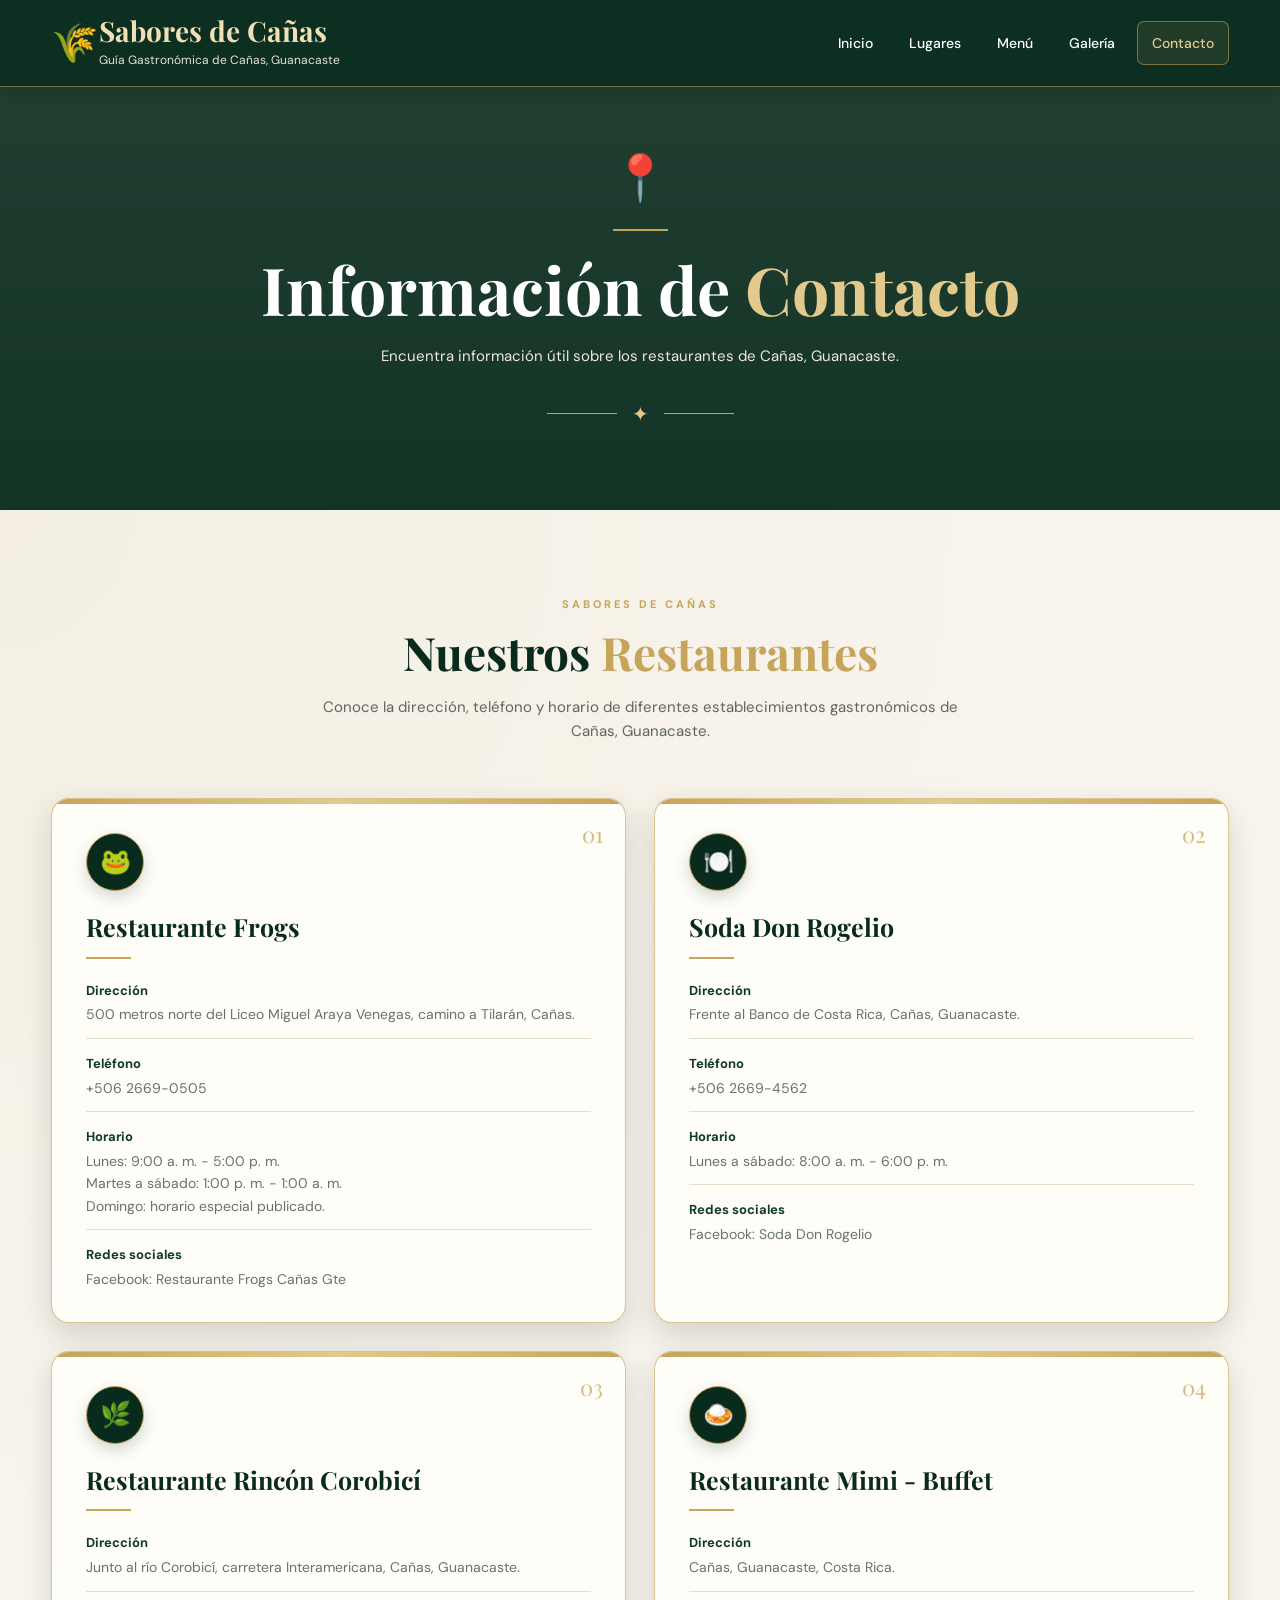
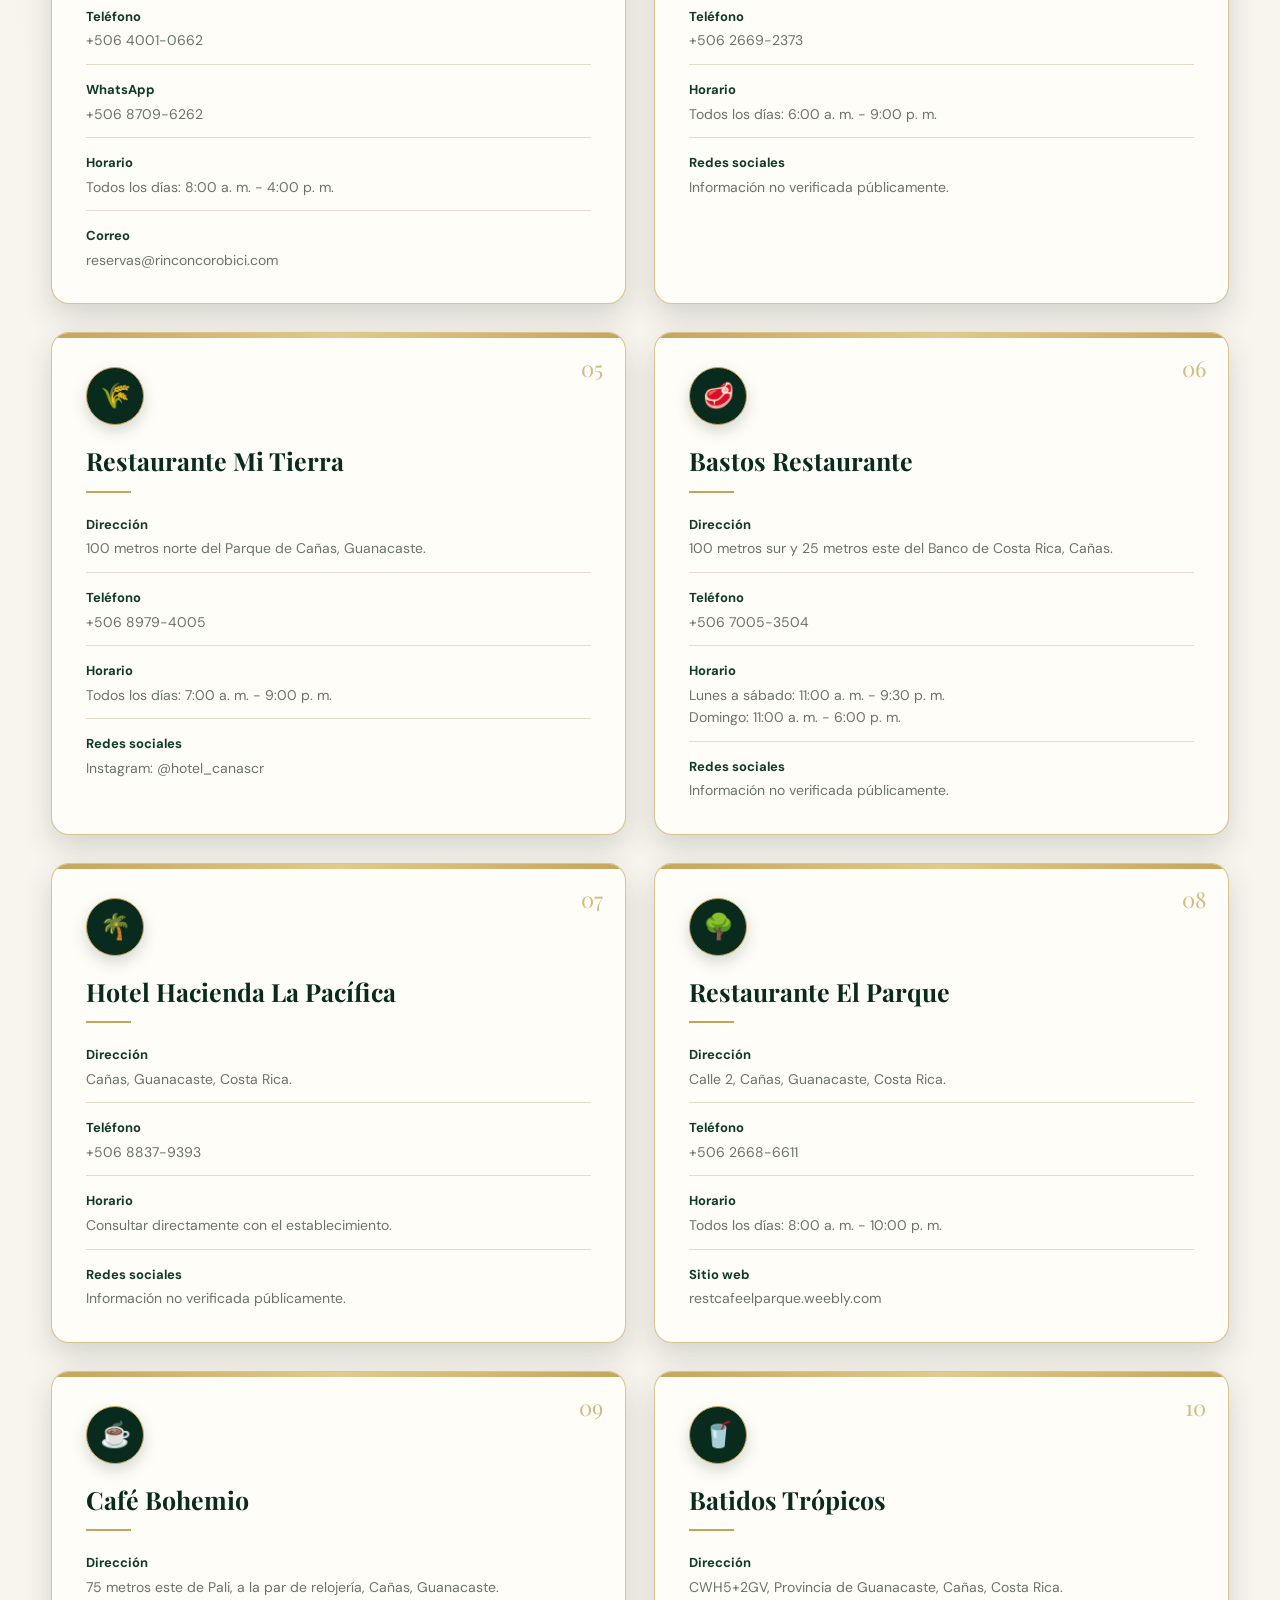
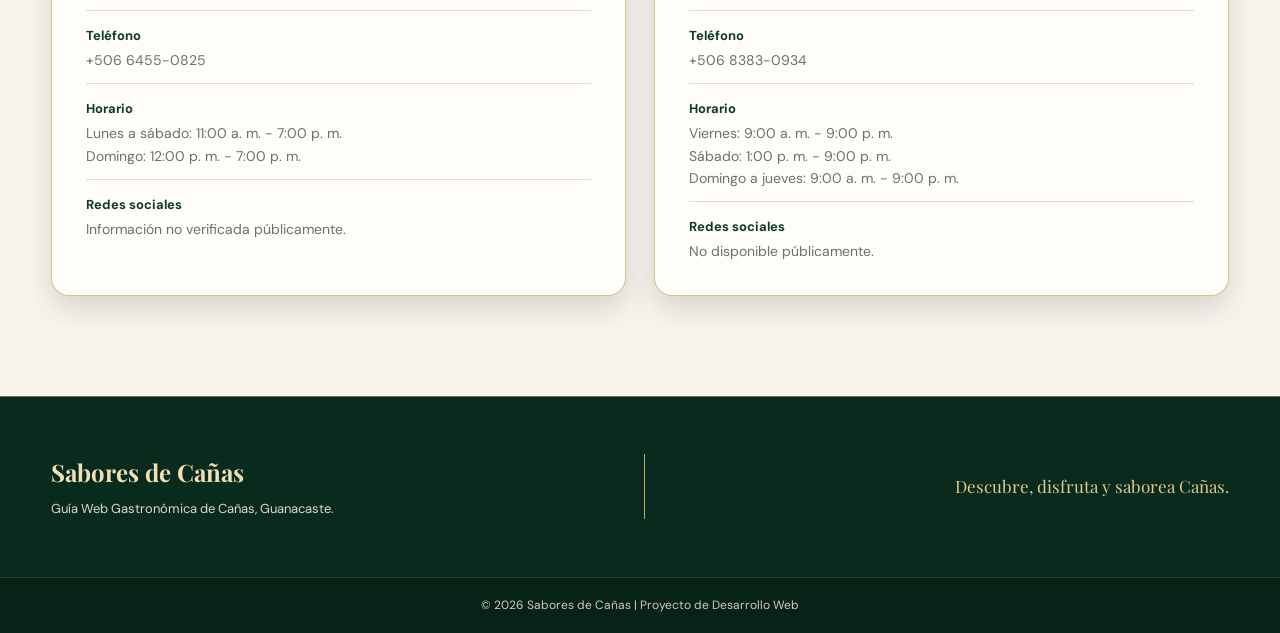
==== contacto.html @ 08cb9bf7 "Add files via upload" ====
<!DOCTYPE html>

<html lang="es">

<head>
    <meta charset="UTF-8">
    <meta name="viewport" content="width=device-width, initial-scale=1.0">

<meta name="description"
    content="Información de contacto de restaurantes de Cañas, Guanacaste">

<title>Contacto | Sabores de Cañas</title>

<!-- GOOGLE FONTS -->
<link rel="preconnect" href="https://fonts.googleapis.com">
<link rel="preconnect" href="https://fonts.gstatic.com" crossorigin>

<link href="https://fonts.googleapis.com/css2?family=DM+Sans:wght@400;500;600;700&family=Playfair+Display:wght@500;600;700&display=swap"
    rel="stylesheet">

<!-- CSS -->
<link rel="stylesheet" href="contacto.css">


</head>

<body>


<!-- =========================================
     ENCABEZADO
========================================== -->

<header class="encabezado">

    <div class="contenedor encabezado-contenido">

        <div class="logo">
            <h1>Sabores de Cañas</h1>

            <p>
                Guía Gastronómica de Cañas, Guanacaste
            </p>
        </div>

        <button class="boton-menu" id="botonMenu" aria-label="Abrir menú">
            ☰
        </button>

        <nav id="menuNavegacion">

            <a href="index.html">
                Inicio
            </a>

            <a href="lugares.html">
                Lugares
            </a>

            <a href="menu.html">
                Menú
            </a>

            <a href="galeria.html">
                Galería
            </a>

            <a href="contacto.html" class="activo">
                Contacto
            </a>

        </nav>

    </div>

</header>


<!-- =========================================
     CONTENIDO PRINCIPAL
========================================== -->

<main>

    <!-- =========================================
         HERO
    ========================================== -->

    <section class="titulo-principal">

        <div class="hero-contenido">

            <div class="icono-contacto">
                📍
            </div>

            <div class="linea-dorada"></div>

            <h2>
                Información de <span>Contacto</span>
            </h2>

            <p>
                Encuentra información útil sobre los
                restaurantes de Cañas, Guanacaste.
            </p>

            <div class="adorno-hero">
                <span></span>
                <div>✦</div>
                <span></span>
            </div>

        </div>

    </section>


    <!-- =========================================
         RESTAURANTES
    ========================================== -->

    <section class="seccion">

        <div class="contenedor">

            <div class="encabezado-seccion">

                <span class="etiqueta">
                    SABORES DE CAÑAS
                </span>

                <h2>
                    Nuestros <span>Restaurantes</span>
                </h2>

                <p>
                    Conoce la dirección, teléfono y horario
                    de diferentes establecimientos gastronómicos
                    de Cañas, Guanacaste.
                </p>

            </div>


            <div class="tarjetas-contacto">


                <!-- =================================
                     01 FROGS
                ================================== -->

                <article class="tarjeta-contacto">

                    <div class="numero">01</div>

                    <div class="icono">
                        🐸
                    </div>

                    <h3>
                        Restaurante Frogs
                    </h3>

                    <div class="linea-tarjeta"></div>

                    <p>
                        <strong>Dirección</strong>
                        <span>
                            500 metros norte del Liceo Miguel Araya
                            Venegas, camino a Tilarán, Cañas.
                        </span>
                    </p>

                    <p>
                        <strong>Teléfono</strong>
                        <span>
                            +506 2669-0505
                        </span>
                    </p>

                    <p>
                        <strong>Horario</strong>
                        <span>
                            Lunes: 9:00 a. m. - 5:00 p. m.<br>
                            Martes a sábado: 1:00 p. m. - 1:00 a. m.<br>
                            Domingo: horario especial publicado.
                        </span>
                    </p>

                    <p>
                        <strong>Redes sociales</strong>
                        <span>
                            Facebook: Restaurante Frogs Cañas Gte
                        </span>
                    </p>

                </article>


                <!-- =================================
                     02 DON ROGELIO
                ================================== -->

                <article class="tarjeta-contacto">

                    <div class="numero">02</div>

                    <div class="icono">
                        🍽️
                    </div>

                    <h3>
                        Soda Don Rogelio
                    </h3>

                    <div class="linea-tarjeta"></div>

                    <p>
                        <strong>Dirección</strong>
                        <span>
                            Frente al Banco de Costa Rica,
                            Cañas, Guanacaste.
                        </span>
                    </p>

                    <p>
                        <strong>Teléfono</strong>
                        <span>
                            +506 2669-4562
                        </span>
                    </p>

                    <p>
                        <strong>Horario</strong>
                        <span>
                            Lunes a sábado: 8:00 a. m. - 6:00 p. m.
                        </span>
                    </p>

                    <p>
                        <strong>Redes sociales</strong>
                        <span>
                            Facebook: Soda Don Rogelio
                        </span>
                    </p>

                </article>


                <!-- =================================
                     03 RINCÓN COROBICÍ
                ================================== -->

                <article class="tarjeta-contacto">

                    <div class="numero">03</div>

                    <div class="icono">
                        🌿
                    </div>

                    <h3>
                        Restaurante Rincón Corobicí
                    </h3>

                    <div class="linea-tarjeta"></div>

                    <p>
                        <strong>Dirección</strong>
                        <span>
                            Junto al río Corobicí,
                            carretera Interamericana,
                            Cañas, Guanacaste.
                        </span>
                    </p>

                    <p>
                        <strong>Teléfono</strong>
                        <span>
                            +506 4001-0662
                        </span>
                    </p>

                    <p>
                        <strong>WhatsApp</strong>
                        <span>
                            +506 8709-6262
                        </span>
                    </p>

                    <p>
                        <strong>Horario</strong>
                        <span>
                            Todos los días: 8:00 a. m. - 4:00 p. m.
                        </span>
                    </p>

                    <p>
                        <strong>Correo</strong>
                        <span>
                            reservas@rinconcorobici.com
                        </span>
                    </p>

                </article>


                <!-- =================================
                     04 MIMI
                ================================== -->

                <article class="tarjeta-contacto">

                    <div class="numero">04</div>

                    <div class="icono">
                        🍛
                    </div>

                    <h3>
                        Restaurante Mimi - Buffet
                    </h3>

                    <div class="linea-tarjeta"></div>

                    <p>
                        <strong>Dirección</strong>
                        <span>
                            Cañas, Guanacaste, Costa Rica.
                        </span>
                    </p>

                    <p>
                        <strong>Teléfono</strong>
                        <span>
                            +506 2669-2373
                        </span>
                    </p>

                    <p>
                        <strong>Horario</strong>
                        <span>
                            Todos los días:
                            6:00 a. m. - 9:00 p. m.
                        </span>
                    </p>

                    <p>
                        <strong>Redes sociales</strong>
                        <span>
                            Información no verificada públicamente.
                        </span>
                    </p>

                </article>


                <!-- =================================
                     05 MI TIERRA
                ================================== -->

                <article class="tarjeta-contacto">

                    <div class="numero">05</div>

                    <div class="icono">
                        🌾
                    </div>

                    <h3>
                        Restaurante Mi Tierra
                    </h3>

                    <div class="linea-tarjeta"></div>

                    <p>
                        <strong>Dirección</strong>
                        <span>
                            100 metros norte del Parque de Cañas,
                            Guanacaste.
                        </span>
                    </p>

                    <p>
                        <strong>Teléfono</strong>
                        <span>
                            +506 8979-4005
                        </span>
                    </p>

                    <p>
                        <strong>Horario</strong>
                        <span>
                            Todos los días:
                            7:00 a. m. - 9:00 p. m.
                        </span>
                    </p>

                    <p>
                        <strong>Redes sociales</strong>
                        <span>
                            Instagram: @hotel_canascr
                        </span>
                    </p>

                </article>


                <!-- =================================
                     06 BASTOS
                ================================== -->

                <article class="tarjeta-contacto">

                    <div class="numero">06</div>

                    <div class="icono">
                        🥩
                    </div>

                    <h3>
                        Bastos Restaurante
                    </h3>

                    <div class="linea-tarjeta"></div>

                    <p>
                        <strong>Dirección</strong>
                        <span>
                            100 metros sur y 25 metros este
                            del Banco de Costa Rica, Cañas.
                        </span>
                    </p>

                    <p>
                        <strong>Teléfono</strong>
                        <span>
                            +506 7005-3504
                        </span>
                    </p>

                    <p>
                        <strong>Horario</strong>
                        <span>
                            Lunes a sábado:
                            11:00 a. m. - 9:30 p. m.<br>
                            Domingo:
                            11:00 a. m. - 6:00 p. m.
                        </span>
                    </p>

                    <p>
                        <strong>Redes sociales</strong>
                        <span>
                            Información no verificada públicamente.
                        </span>
                    </p>

                </article>


                <!-- =================================
                     07 LA PACÍFICA
                ================================== -->

                <article class="tarjeta-contacto">

                    <div class="numero">07</div>

                    <div class="icono">
                        🌴
                    </div>

                    <h3>
                        Hotel Hacienda La Pacífica
                    </h3>

                    <div class="linea-tarjeta"></div>

                    <p>
                        <strong>Dirección</strong>
                        <span>
                            Cañas, Guanacaste, Costa Rica.
                        </span>
                    </p>

                    <p>
                        <strong>Teléfono</strong>
                        <span>
                            +506 8837-9393
                        </span>
                    </p>

                    <p>
                        <strong>Horario</strong>
                        <span>
                            Consultar directamente con el
                            establecimiento.
                        </span>
                    </p>

                    <p>
                        <strong>Redes sociales</strong>
                        <span>
                            Información no verificada públicamente.
                        </span>
                    </p>

                </article>


                <!-- =================================
                     08 EL PARQUE
                ================================== -->

                <article class="tarjeta-contacto">

                    <div class="numero">08</div>

                    <div class="icono">
                        🌳
                    </div>

                    <h3>
                        Restaurante El Parque
                    </h3>

                    <div class="linea-tarjeta"></div>

                    <p>
                        <strong>Dirección</strong>
                        <span>
                            Calle 2, Cañas,
                            Guanacaste, Costa Rica.
                        </span>
                    </p>

                    <p>
                        <strong>Teléfono</strong>
                        <span>
                            +506 2668-6611
                        </span>
                    </p>

                    <p>
                        <strong>Horario</strong>
                        <span>
                            Todos los días:
                            8:00 a. m. - 10:00 p. m.
                        </span>
                    </p>

                    <p>
                        <strong>Sitio web</strong>
                        <span>
                            restcafeelparque.weebly.com
                        </span>
                    </p>

                </article>


                <!-- =================================
                     09 CAFÉ BOHEMIO
                ================================== -->

                <article class="tarjeta-contacto">

                    <div class="numero">09</div>

                    <div class="icono">
                        ☕
                    </div>

                    <h3>
                        Café Bohemio
                    </h3>

                    <div class="linea-tarjeta"></div>

                    <p>
                        <strong>Dirección</strong>
                        <span>
                            75 metros este de Pali,
                            a la par de relojería,
                            Cañas, Guanacaste.
                        </span>
                    </p>

                    <p>
                        <strong>Teléfono</strong>
                        <span>
                            +506 6455-0825
                        </span>
                    </p>

                    <p>
                        <strong>Horario</strong>
                        <span>
                            Lunes a sábado:
                            11:00 a. m. - 7:00 p. m.<br>
                            Domingo:
                            12:00 p. m. - 7:00 p. m.
                        </span>
                    </p>

                    <p>
                        <strong>Redes sociales</strong>
                        <span>
                            Información no verificada públicamente.
                        </span>
                    </p>

                </article>


                <!-- =================================
                     10 BATIDOS TRÓPICOS
                ================================== -->

                <article class="tarjeta-contacto">

                    <div class="numero">10</div>

                    <div class="icono">
                        🥤
                    </div>

                    <h3>
                        Batidos Trópicos
                    </h3>

                    <div class="linea-tarjeta"></div>

                    <p>
                        <strong>Dirección</strong>
                        <span>
                            CWH5+2GV, Provincia de Guanacaste,
                            Cañas, Costa Rica.
                        </span>
                    </p>

                    <p>
                        <strong>Teléfono</strong>
                        <span>
                            +506 8383-0934
                        </span>
                    </p>

                    <p>
                        <strong>Horario</strong>
                        <span>
                            Viernes: 9:00 a. m. - 9:00 p. m.<br>
                            Sábado: 1:00 p. m. - 9:00 p. m.<br>
                            Domingo a jueves:
                            9:00 a. m. - 9:00 p. m.
                        </span>
                    </p>

                    <p>
                        <strong>Redes sociales</strong>
                        <span>
                            No disponible públicamente.
                        </span>
                    </p>

                </article>


            </div>

        </div>

    </section>

</main>


<!-- =========================================
     FOOTER
========================================== -->

<footer>

    <div class="contenedor footer-contenido">

        <div>
            <h3>
                Sabores de Cañas
            </h3>

            <p>
                Guía Web Gastronómica de Cañas,
                Guanacaste.
            </p>
        </div>

        <div class="footer-linea"></div>

        <div class="footer-frase">
            <p>
                Descubre, disfruta y saborea Cañas.
            </p>
        </div>

    </div>


    <div class="copyright">

        <p>
            © 2026 Sabores de Cañas |
            Proyecto de Desarrollo Web
        </p>

    </div>

</footer>


<!-- =========================================
     JAVASCRIPT
========================================== -->

<script src="js/script.js"></script>
</body>

</html>
---- contacto.css ----
/* =========================================
   VARIABLES
========================================= */

:root {
    --verde: #092b1d;
    --verde-2: #103b29;
    --verde-3: #1b4b35;

    --crema: #f8f5ee;
    --crema-2: #eee8dc;
    --beige: #d8ccb6;

    --dorado: #c6a45b;
    --dorado-claro: #e1ca8b;

    --texto: #26342b;

    --sombra: rgba(20, 38, 28, .16);
}


/* =========================================
   RESET
========================================= */

* {
    margin: 0;
    padding: 0;
    box-sizing: border-box;
}


html {
    scroll-behavior: smooth;
}


body {
    font-family: "DM Sans", Arial, sans-serif;
    background: var(--crema);
    color: var(--texto);
    line-height: 1.6;
}


/* =========================================
   CONTENEDOR
========================================= */

.contenedor {
    width: min(1180px, 92%);
    margin: auto;
}


/* =========================================
   ENCABEZADO
========================================= */

.encabezado {
    position: sticky;
    top: 0;
    z-index: 1000;

    background: rgba(9, 43, 29, .98);

    border-bottom: 1px solid rgba(198, 164, 91, .55);

    box-shadow: 0 5px 18px rgba(0, 0, 0, .15);
}


.encabezado-contenido {
    min-height: 86px;

    display: flex;
    align-items: center;
    justify-content: space-between;

    gap: 30px;
}


/* =========================================
   LOGO
========================================= */

.logo {
    position: relative;

    padding-left: 48px;
}


.logo::before {
    content: "🌾";

    position: absolute;
    left: 0;
    top: 50%;

    transform: translateY(-50%);

    font-size: 38px;
}


.logo h1 {
    font-family: "Playfair Display", Georgia, serif;

    color: #f1dfb5;

    font-size: 28px;
    line-height: 1.1;
}


.logo p {
    color: #e8e2d6;

    font-size: 12px;

    margin-top: 4px;
}


/* =========================================
   NAVEGACIÓN
========================================= */

nav {
    display: flex;
    align-items: center;

    gap: 8px;
}


nav a {
    color: #ffffff;

    text-decoration: none;

    font-size: 14px;
    font-weight: 500;

    padding: 10px 14px;

    border-radius: 7px;

    transition: .3s ease;
}


nav a:hover {
    color: var(--dorado-claro);

    background: rgba(198, 164, 91, .10);
}


nav a.activo {
    color: var(--dorado-claro);

    border: 1px solid rgba(198, 164, 91, .55);

    background: rgba(198, 164, 91, .10);
}


/* =========================================
   BOTÓN MENÚ
========================================= */

.boton-menu {
    display: none;

    background: transparent;

    color: var(--dorado-claro);

    border: 1px solid var(--dorado);

    border-radius: 7px;

    font-size: 24px;

    width: 45px;
    height: 42px;

    cursor: pointer;
}


/* =========================================
   HERO
========================================= */

.titulo-principal {
    position: relative;

    min-height: 390px;

    display: flex;
    align-items: center;
    justify-content: center;

    text-align: center;

    background:
        linear-gradient(
            rgba(9, 43, 29, .90),
            rgba(9, 43, 29, .96)
        ),
        url("img/contacto-hero.jpg") center / cover no-repeat;
}


.hero-contenido {
    position: relative;
    z-index: 2;

    width: min(800px, 92%);

    padding: 55px 0 80px;
}


.icono-contacto {
    font-size: 45px;

    margin-bottom: 15px;
}


.linea-dorada {
    width: 55px;
    height: 2px;

    background: var(--dorado);

    margin: 0 auto 22px;
}


.hero-contenido h2 {
    font-family: "Playfair Display", Georgia, serif;

    color: #ffffff;

    font-size: clamp(42px, 6vw, 66px);

    line-height: 1.1;

    margin-bottom: 18px;
}


.hero-contenido h2 span {
    color: var(--dorado-claro);
}


.hero-contenido p {
    color: #eee8dc;

    font-size: 15px;

    max-width: 650px;

    margin: auto;
}


.adorno-hero {
    margin-top: 30px;

    display: flex;
    align-items: center;
    justify-content: center;

    gap: 15px;

    color: var(--dorado-claro);

    font-size: 20px;
}


.adorno-hero span {
    width: 70px;
    height: 1px;

    background: var(--dorado);
}


/* =========================================
   SECCIÓN
========================================= */

.seccion {
    padding: 80px 0 100px;

    background:
        radial-gradient(
            circle at top left,
            rgba(198, 164, 91, .08),
            transparent 35%
        ),
        var(--crema);
}


/* =========================================
   ENCABEZADO DE SECCIÓN
========================================= */

.encabezado-seccion {
    text-align: center;

    max-width: 750px;

    margin: 0 auto 55px;
}


.etiqueta {
    display: inline-block;

    color: var(--dorado);

    font-size: 11px;

    font-weight: 700;

    letter-spacing: 3px;

    margin-bottom: 12px;
}


.encabezado-seccion h2 {
    font-family: "Playfair Display", Georgia, serif;

    color: var(--verde);

    font-size: clamp(32px, 5vw, 46px);

    line-height: 1.2;

    margin-bottom: 15px;
}


.encabezado-seccion h2 span {
    color: var(--dorado);
}


.encabezado-seccion p {
    color: #5d665f;

    font-size: 15px;

    max-width: 650px;

    margin: auto;
}


/* =========================================
   TARJETAS
========================================= */

.tarjetas-contacto {
    display: grid;

    grid-template-columns: repeat(2, 1fr);

    gap: 28px;
}


.tarjeta-contacto {
    position: relative;

    background: #fffdf8;

    border: 1px solid rgba(198, 164, 91, .65);

    border-radius: 18px;

    padding: 34px 34px 32px;

    box-shadow: 0 12px 30px var(--sombra);

    overflow: hidden;

    transition:
        transform .3s ease,
        box-shadow .3s ease,
        border-color .3s ease;
}


.tarjeta-contacto::before {
    content: "";

    position: absolute;

    top: 0;
    left: 0;

    width: 100%;
    height: 5px;

    background: linear-gradient(
        90deg,
        var(--dorado),
        var(--dorado-claro),
        var(--dorado)
    );
}


.tarjeta-contacto:hover {
    transform: translateY(-7px);

    border-color: var(--dorado);

    box-shadow: 0 18px 38px rgba(20, 38, 28, .22);
}


/* =========================================
   NÚMERO
========================================= */

.numero {
    position: absolute;

    top: 18px;
    right: 22px;

    color: var(--dorado);

    font-family: "Playfair Display", Georgia, serif;

    font-size: 22px;

    opacity: .75;
}


/* =========================================
   ICONO
========================================= */

.icono {
    width: 58px;
    height: 58px;

    display: flex;
    align-items: center;
    justify-content: center;

    background: var(--verde);

    border: 1px solid var(--dorado);

    border-radius: 50%;

    font-size: 25px;

    margin-bottom: 20px;

    box-shadow: 0 6px 15px rgba(9, 43, 29, .18);
}


/* =========================================
   TÍTULO TARJETA
========================================= */

.tarjeta-contacto h3 {
    font-family: "Playfair Display", Georgia, serif;

    color: var(--verde);

    font-size: 25px;

    line-height: 1.25;

    padding-right: 45px;

    margin-bottom: 14px;
}


.linea-tarjeta {
    width: 45px;
    height: 2px;

    background: var(--dorado);

    margin-bottom: 22px;
}


/* =========================================
   INFORMACIÓN
========================================= */

.tarjeta-contacto p {
    display: flex;
    flex-direction: column;

    gap: 2px;

    margin-bottom: 15px;

    padding-bottom: 12px;

    border-bottom: 1px solid rgba(216, 204, 182, .65);
}


.tarjeta-contacto p:last-child {
    margin-bottom: 0;

    border-bottom: none;

    padding-bottom: 0;
}


.tarjeta-contacto strong {
    color: var(--verde-2);

    font-size: 13px;

    font-weight: 700;
}


.tarjeta-contacto p span {
    color: #69736c;

    font-size: 14px;
}


/* =========================================
   FOOTER
========================================= */

footer {
    background: var(--verde);

    color: white;

    border-top: 1px solid rgba(198, 164, 91, .55);
}


.footer-contenido {
    min-height: 180px;

    padding: 40px 0;

    display: flex;
    align-items: center;
    justify-content: space-between;

    gap: 35px;
}


.footer-contenido h3 {
    font-family: "Playfair Display", Georgia, serif;

    color: #f1dfb5;

    font-size: 24px;

    margin-bottom: 7px;
}


.footer-contenido p {
    color: #ddd8cd;

    font-size: 13px;
}


.footer-linea {
    width: 1px;
    height: 65px;

    background: var(--dorado);
}


.footer-frase {
    text-align: right;
}


.footer-frase p {
    color: var(--dorado-claro);

    font-family: "Playfair Display", Georgia, serif;

    font-size: 17px;
}


.copyright {
    text-align: center;

    padding: 18px 20px;

    background: rgba(0, 0, 0, .18);

    border-top: 1px solid rgba(198, 164, 91, .20);
}


.copyright p {
    color: #cfcac0;

    font-size: 12px;
}


/* =========================================
   RESPONSIVE
========================================= */

@media (max-width: 900px) {

    .encabezado-contenido {
        position: relative;
    }


    .boton-menu {
        display: block;
    }


    nav {
        display: none;

        position: absolute;

        top: 86px;
        left: 0;
        right: 0;

        padding: 15px;

        background: var(--verde);

        border-top: 1px solid rgba(198, 164, 91, .35);

        flex-direction: column;

        align-items: stretch;

        box-shadow: 0 12px 20px rgba(0, 0, 0, .20);
    }


    nav.mostrar {
        display: flex;
    }


    nav a {
        text-align: center;

        padding: 13px;
    }


    .tarjetas-contacto {
        grid-template-columns: 1fr;
    }

}


@media (max-width: 650px) {

    .logo h1 {
        font-size: 23px;
    }


    .logo p {
        font-size: 10px;
    }


    .logo {
        padding-left: 40px;
    }


    .logo::before {
        font-size: 30px;
    }


    .titulo-principal {
        min-height: 340px;
    }


    .hero-contenido {
        padding: 45px 0 65px;
    }


    .hero-contenido h2 {
        font-size: 42px;
    }


    .seccion {
        padding: 60px 0 75px;
    }


    .encabezado-seccion {
        margin-bottom: 40px;
    }


    .tarjeta-contacto {
        padding: 30px 25px;
    }


    .tarjeta-contacto h3 {
        font-size: 23px;
    }


    .footer-contenido {
        flex-direction: column;

        align-items: flex-start;

        text-align: left;
    }


    .footer-linea {
        width: 70px;
        height: 1px;
    }


    .footer-frase {
        text-align: left;
    }

}


@media (max-width: 400px) {

    .logo h1 {
        font-size: 20px;
    }


    .logo p {
        display: none;
    }


    .boton-menu {
        width: 42px;
        height: 40px;

        font-size: 21px;
    }


    .hero-contenido h2 {
        font-size: 36px;
    }


    .hero-contenido p {
        font-size: 14px;
    }


    .tarjeta-contacto {
        padding: 28px 20px;
    }

}
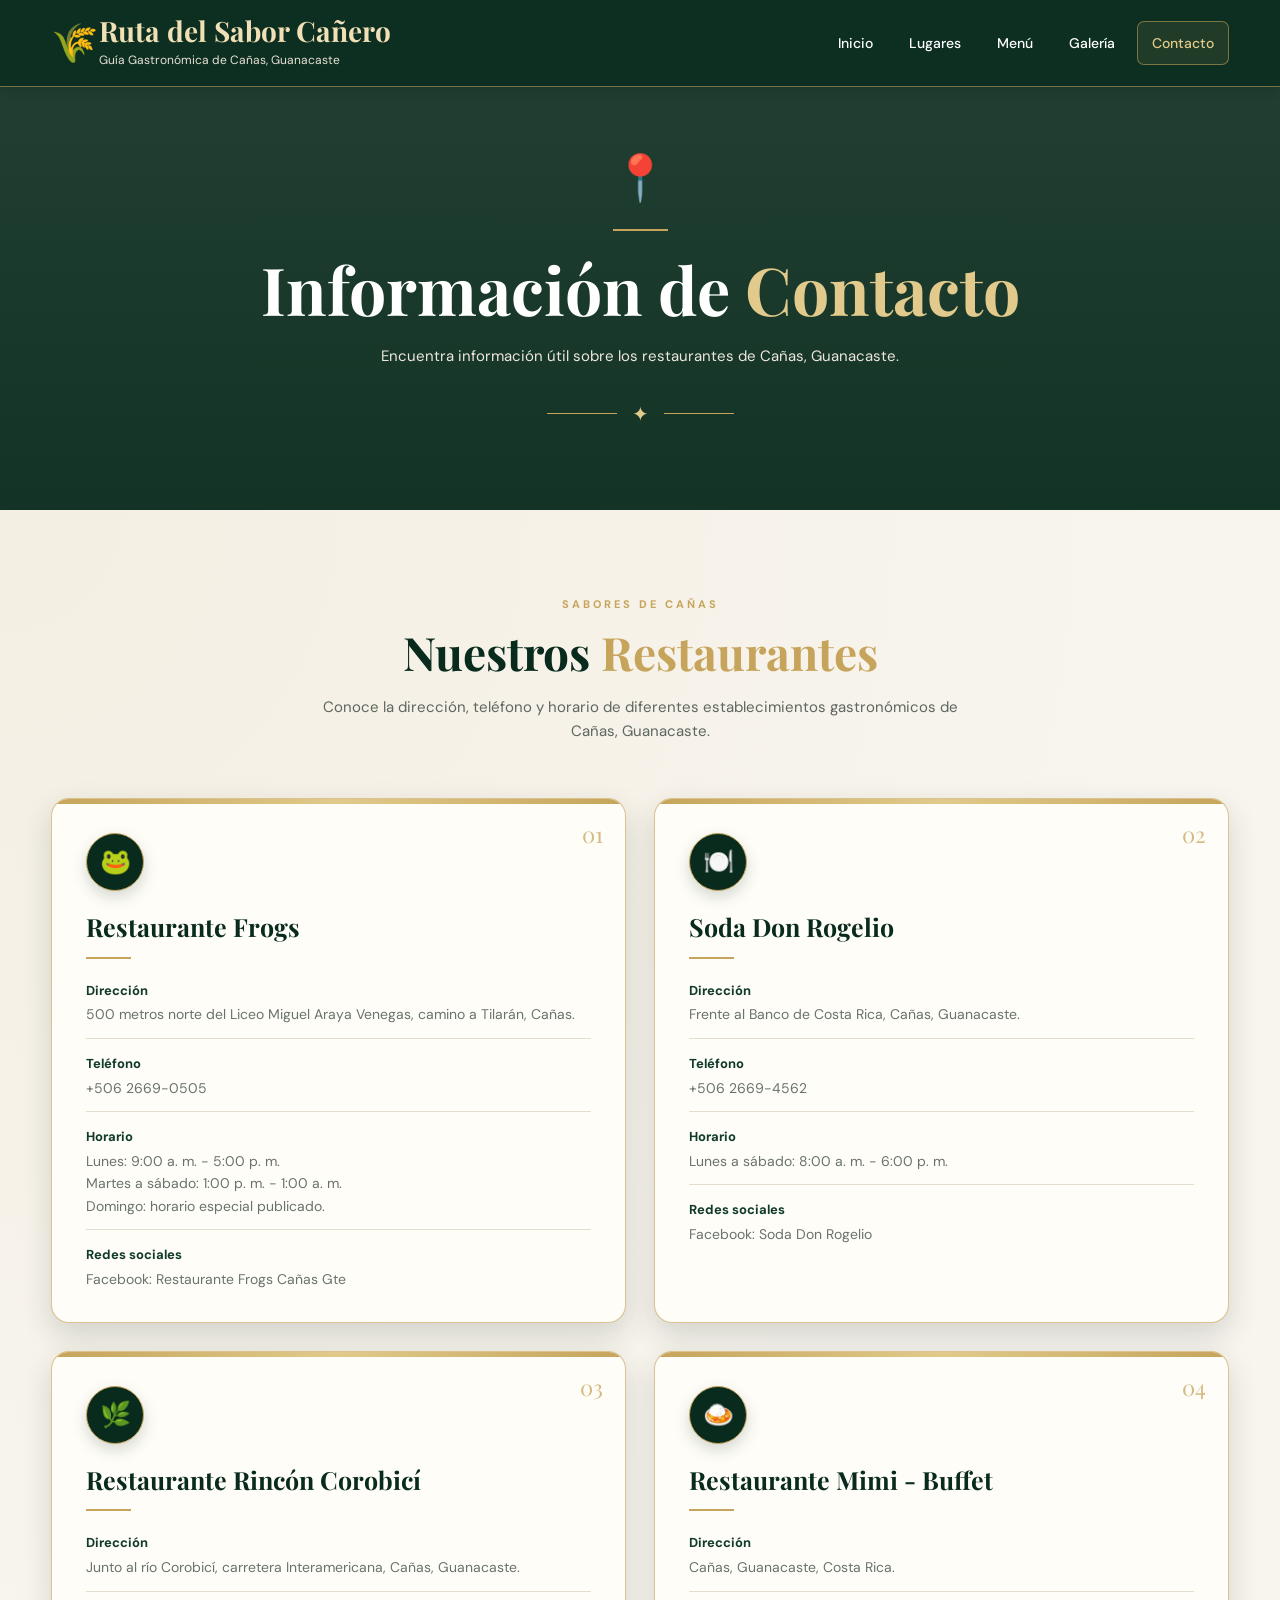
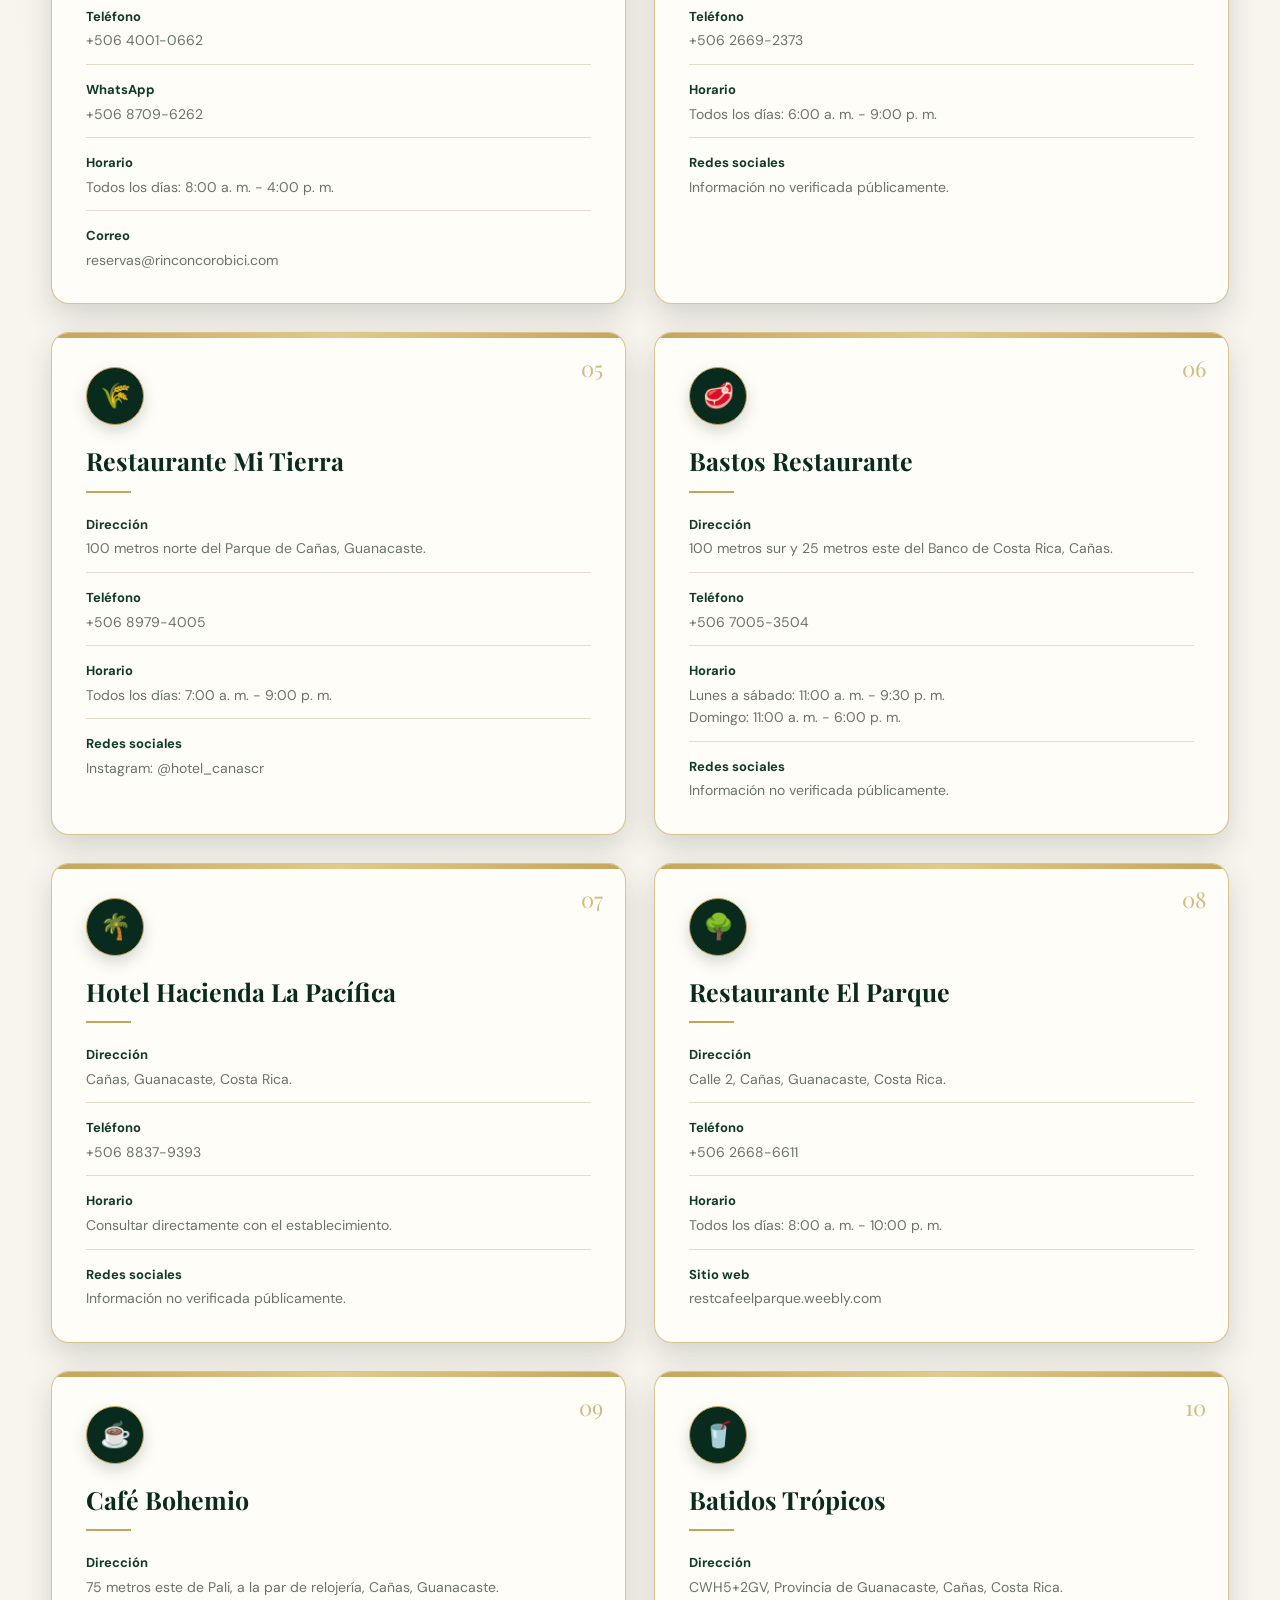
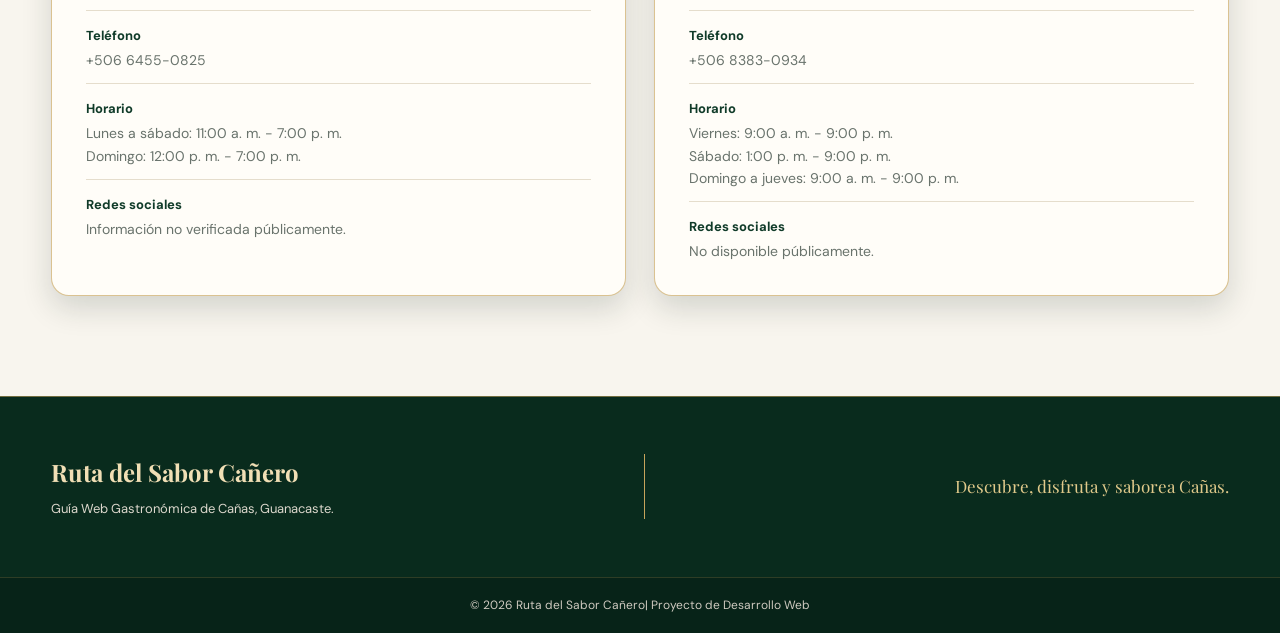
==== commit 99a241c1: "Add files via upload" ====
--- a/contacto.html
+++ b/contacto.html
@@ -9,7 +9,7 @@
 <meta name="description"
     content="Información de contacto de restaurantes de Cañas, Guanacaste">
 
-<title>Contacto | Sabores de Cañas</title>
+<title>Contacto |Ruta del Sabor Cañero</title>
 
 <!-- GOOGLE FONTS -->
 <link rel="preconnect" href="https://fonts.googleapis.com">
@@ -36,7 +36,7 @@
     <div class="contenedor encabezado-contenido">
 
         <div class="logo">
-            <h1>Sabores de Cañas</h1>
+            <h1>Ruta del Sabor Cañero</h1>
 
             <p>
                 Guía Gastronómica de Cañas, Guanacaste
@@ -687,7 +687,7 @@
 
         <div>
             <h3>
-                Sabores de Cañas
+                Ruta del Sabor Cañero
             </h3>
 
             <p>
@@ -710,7 +710,7 @@
     <div class="copyright">
 
         <p>
-            © 2026 Sabores de Cañas |
+            © 2026 Ruta del Sabor Cañero|
             Proyecto de Desarrollo Web
         </p>
 
@@ -726,4 +726,4 @@
 <script src="js/script.js"></script>
 </body>
 
-</html>
+</html>
